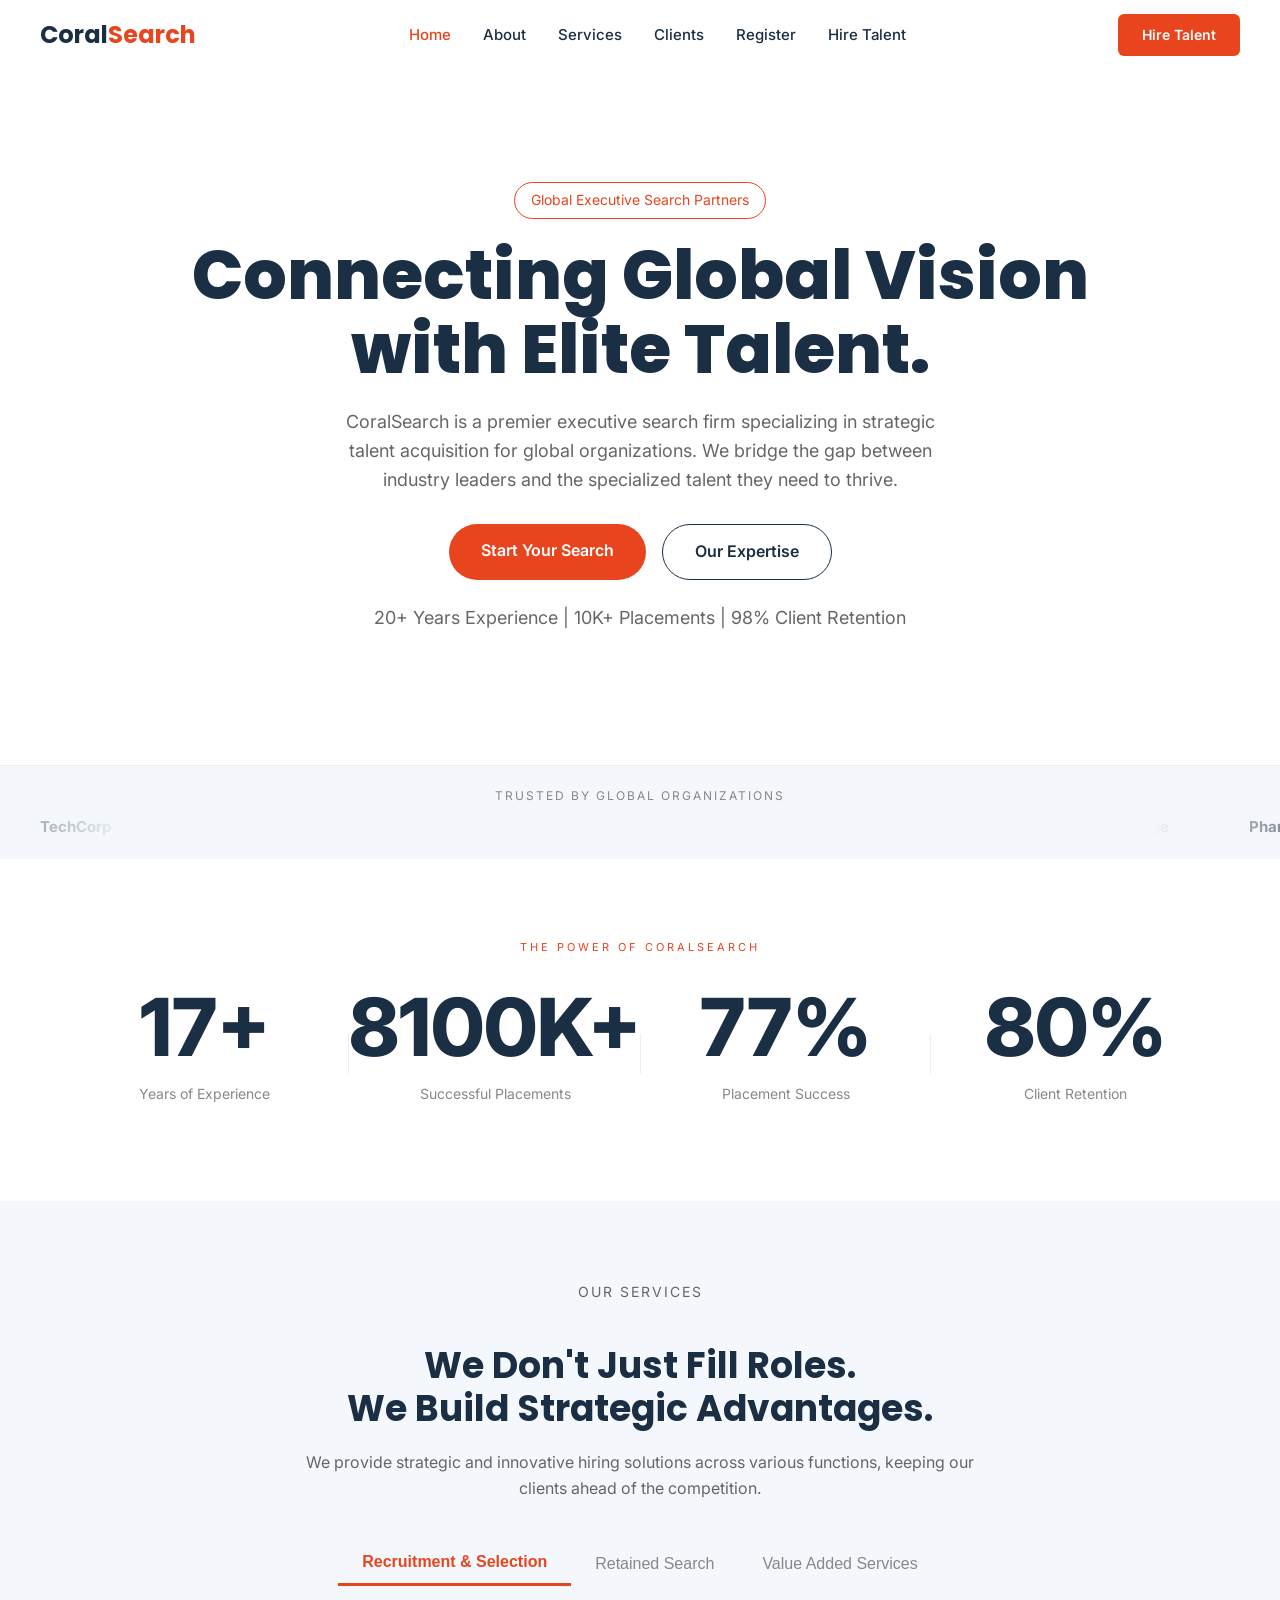
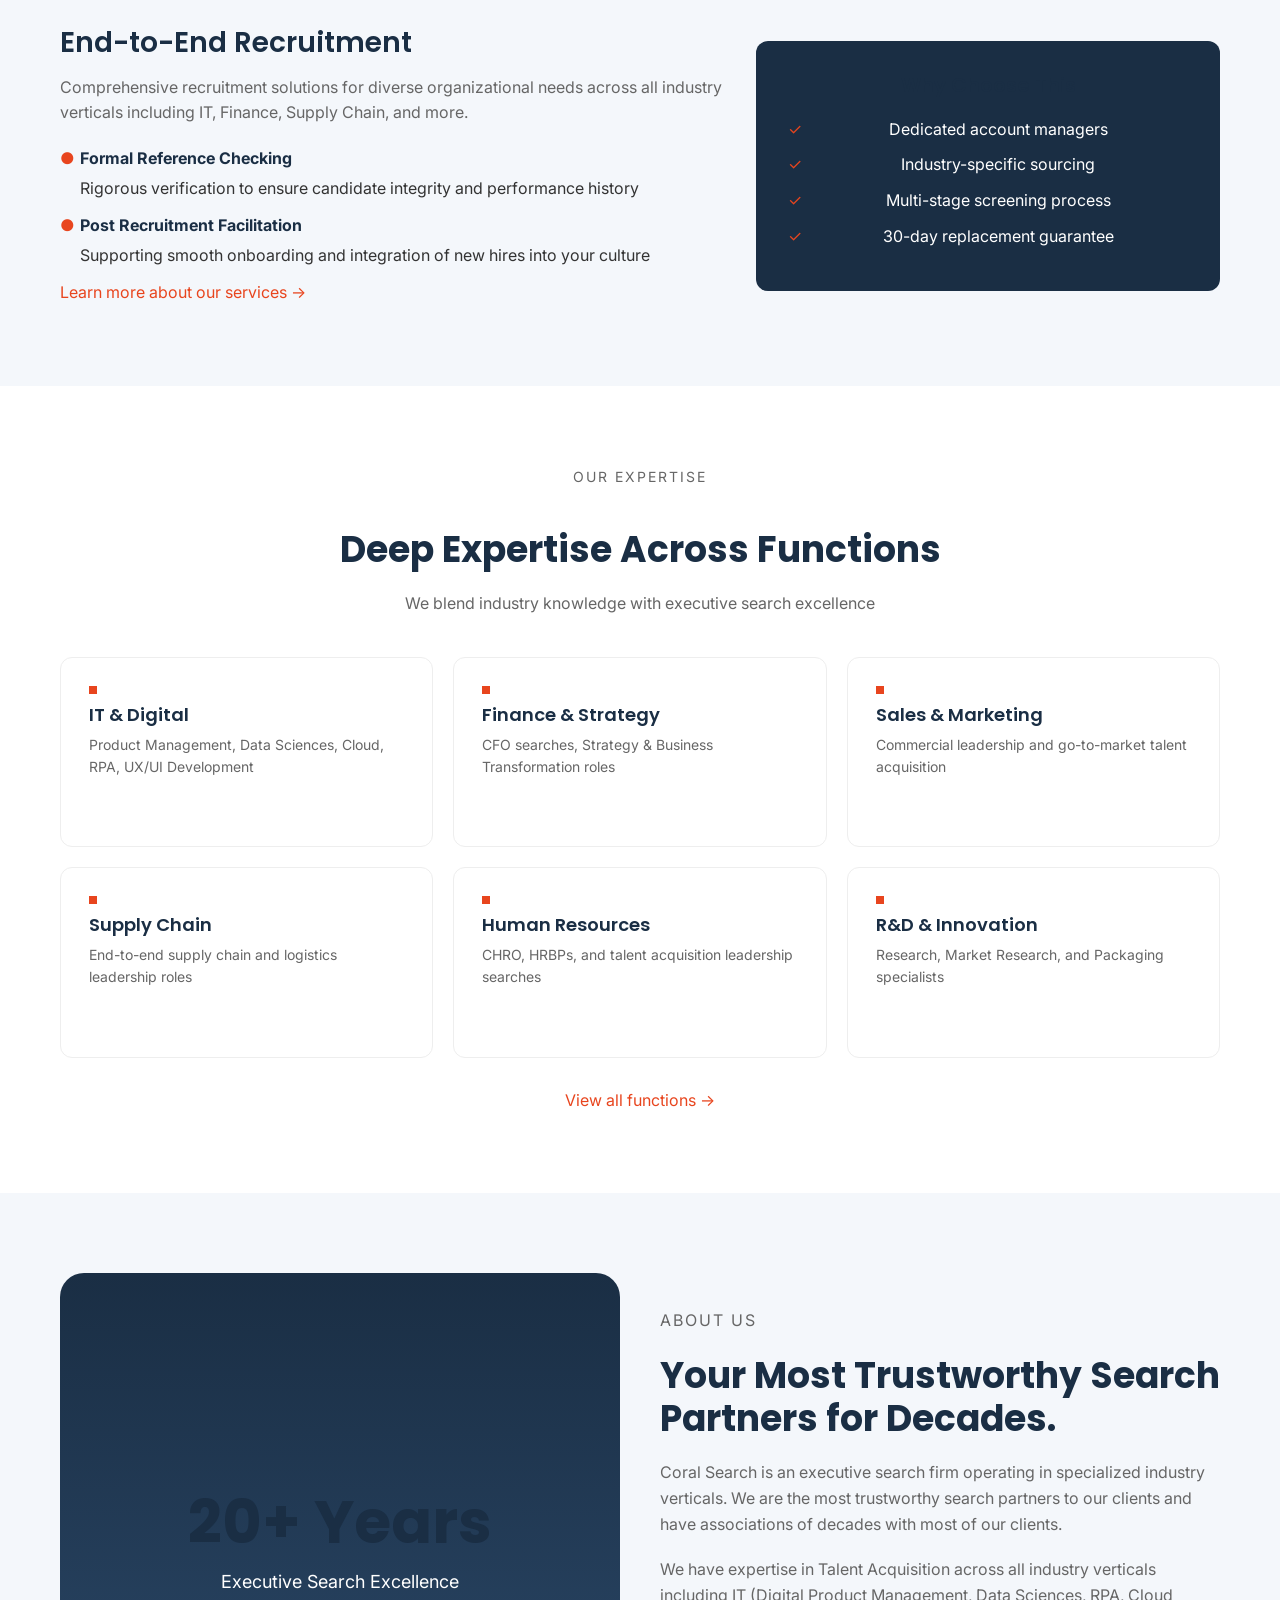
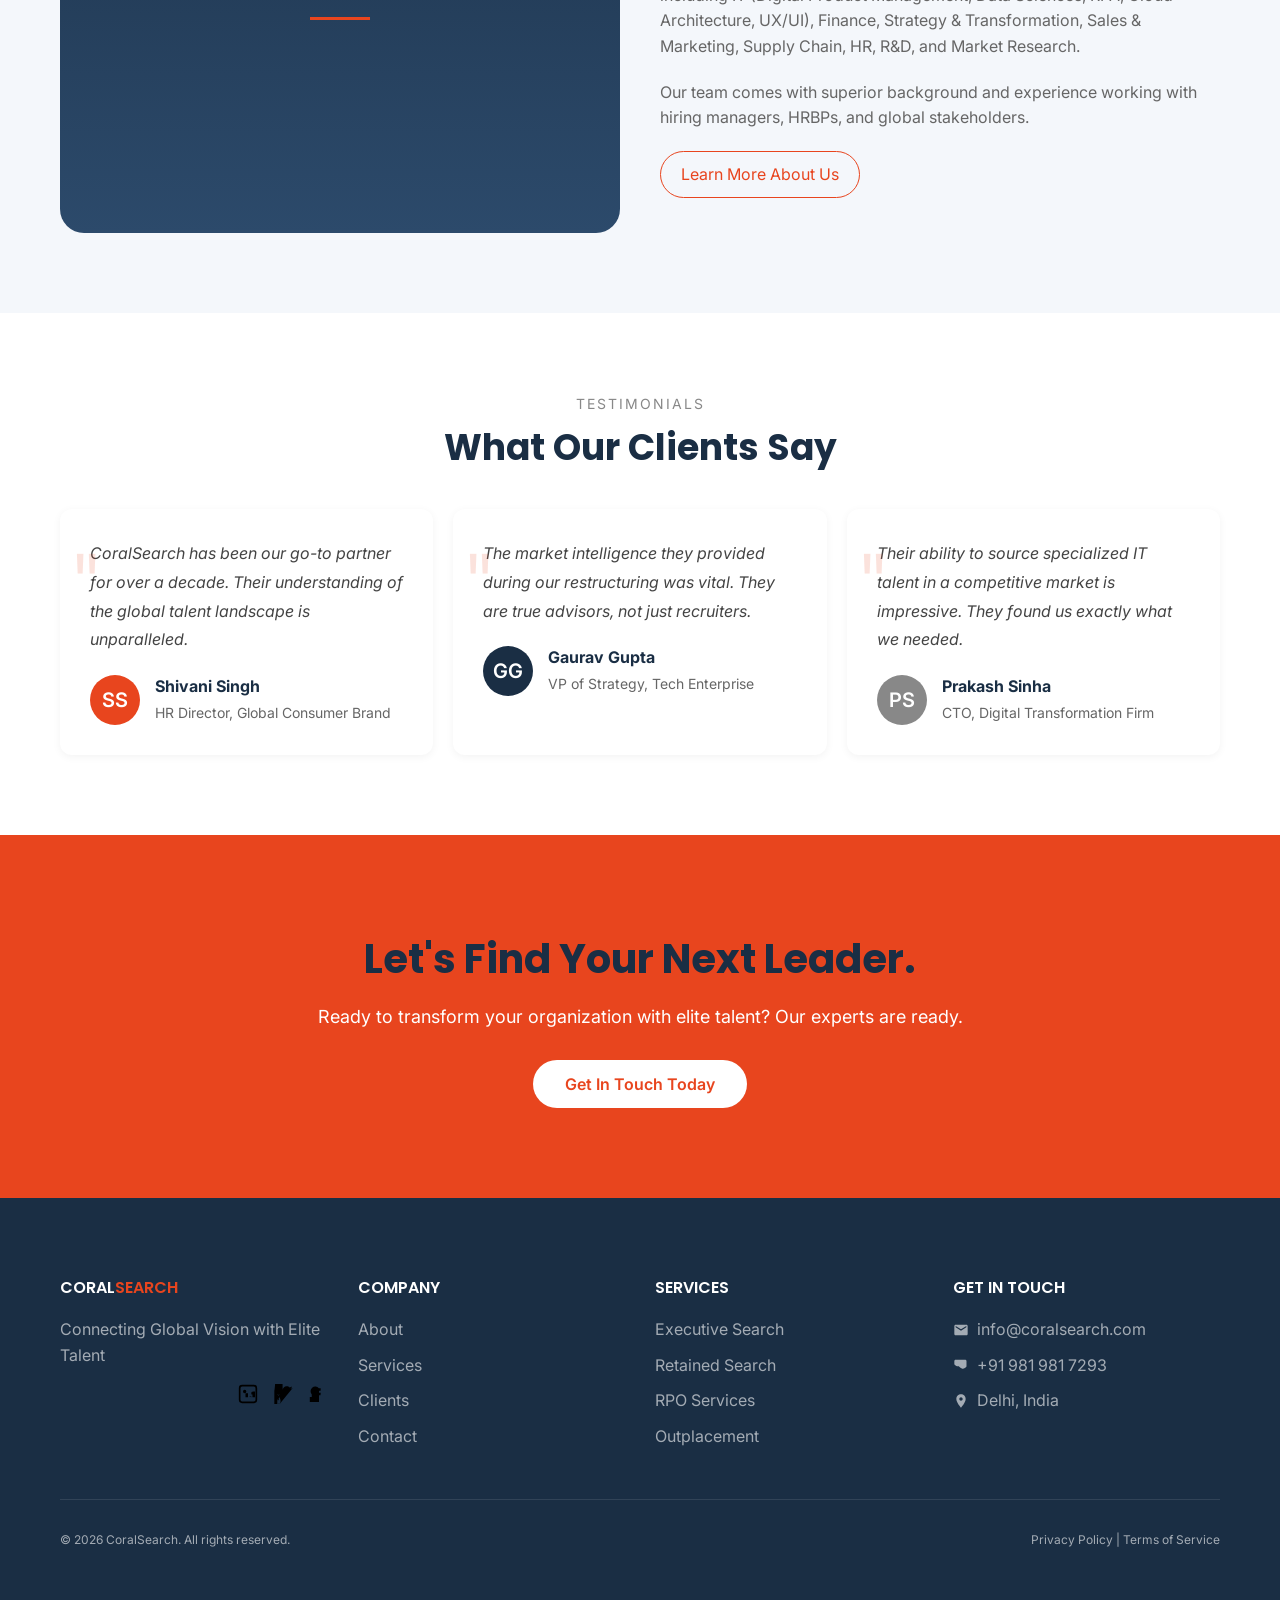
==== index.html @ ef3d428c "Phase 2 - homepage index.html" ====
<!DOCTYPE html>
<html lang="en">
<head>
  <meta charset="UTF-8">
  <meta name="viewport" content="width=device-width, initial-scale=1.0">
  <title>CoralSearch | Premier Executive Search Firm</title>
  <meta name="description" content="Connecting Global Vision with Elite Talent">

  <link rel="preconnect" href="https://fonts.googleapis.com">
  <link rel="preconnect" href="https://fonts.gstatic.com" crossorigin>
  <link href="https://fonts.googleapis.com/css2?family=Inter:wght@400;500;600&family=Poppins:wght@600;700&display=swap" rel="stylesheet">
  <link rel="stylesheet" href="assets/css/global.css">
  <link rel="stylesheet" href="assets/css/nav.css">

  <style>
    /* General Styles */
    body {
      font-family: 'Inter', sans-serif;
      color: #333;
      line-height: 1.6;
    }

    .container {
      max-width: 1200px;
      margin: 0 auto;
      padding: 0 20px;
    }

    .section-padding {
      padding: 80px 0;
    }

    /* Nav Styles */
    .navbar {
      background: transparent;
      transition: background 0.3s ease, box-shadow 0.3s ease;
    }

    .nav-logo {
      font-size: 24px;
      font-weight: bold;
      color: #1A2E44;
    }

    .nav-logo span {
      color: #E8451E;
    }

    /* Hero Styles */
    .hero {
      background-color: #fff;
      padding: 160px 0 80px;
      min-height: 85vh;
      display: flex;
      align-items: center;
      text-align: center;
    }

    .hero-label {
      border: 1px solid #E8451E;
      color: #E8451E;
      border-radius: 9999px;
      padding: 6px 16px;
      font-size: 14px;
      display: inline-block;
      margin-bottom: 20px;
    }

    .hero h1 {
      font-size: 68px;
      font-weight: 800;
      color: #1A2E44;
      line-height: 1.1;
      margin-bottom: 20px;
      font-family: 'Poppins', sans-serif;
    }

    .hero p {
      max-width: 600px;
      margin: 0 auto 30px;
      font-size: 18px;
      color: #666;
    }

    .hero-buttons {
      display: flex;
      justify-content: center;
      margin-bottom: 24px;
    }

    .hero-buttons a {
      display: inline-block;
      padding: 14px 32px;
      border-radius: 9999px;
      font-weight: 600;
      transition: background-color 0.2s ease, color 0.2s ease;
    }

    .hero-buttons a:first-child {
      background-color: #E8451E;
      color: #fff;
    }

    .hero-buttons a:last-child {
      background-color: #fff;
      border: 1px solid #1A2E44;
      color: #1A2E44;
    }

    .hero-buttons a + a {
      margin-left: 16px;
    }

    .hero-stats {
      font-size: 14px;
      color: #888;
      margin-top: 24px;
    }

    /* Client Trust Strip */
    .client-trust-strip {
      border-top: 1px solid #eee;
      padding: 20px 0;
      text-align: center;
      position: relative;
      overflow: hidden;
    }

    .client-trust-strip p {
      text-transform: uppercase;
      letter-spacing: 2px;
      font-size: 12px;
      color: #888;
      margin-bottom: 10px;
    }

    .client-trust-strip .marquee {
      display: flex;
      animation: marquee 30s linear infinite;
      white-space: nowrap;
      mask-image: linear-gradient(to right, rgba(0,0,0,1) 0%, rgba(0,0,0,0) 10%, rgba(0,0,0,0) 90%, rgba(0,0,0,1) 100%);
    }

    .client-trust-strip .marquee span {
      font-weight: 700;
      color: #1A2E44;
      opacity: 0.5;
      font-size: 15px;
      padding: 0 40px;
    }

    @keyframes marquee {
      0% { transform: translateX(0); }
      100% { transform: translateX(-100%); }
    }

    /* Stats Section */
    .stats-section {
      background-color: #fff;
      padding: 80px 0;
      text-align: center;
    }

    .stats-section-label {
      color: #E8451E;
      text-transform: uppercase;
      letter-spacing: 3px;
      font-size: 11px;
      margin-bottom: 30px;
    }

    .stats-grid {
      display: flex;
      justify-content: space-around;
      align-items: center;
    }

    .stats-grid > div {
      flex: 1;
      text-align: center;
      position: relative;
    }

    .stats-grid > div:not(:last-child)::after {
      content: "";
      position: absolute;
      top: 50%;
      right: 0;
      transform: translateY(-50%);
      width: 1px;
      height: 40px;
      background-color: #eee;
    }

    .stat-number {
      font-size: 80px;
      font-weight: 800;
      color: #1A2E44;
      line-height: 1;
    }

    .stat-label {
      font-size: 14px;
      color: #888;
      margin-top: 8px;
    }

    /* Services Section */
    .services-section {
      background-color: #F4F7FB;
      padding: 80px 0;
      text-align: center;
    }

    .services-section-label {
      font-size: 14px;
      color: #888;
      text-transform: uppercase;
      letter-spacing: 2px;
      margin-bottom: 10px;
    }

    .services-section h2 {
      font-size: 36px;
      font-weight: 700;
      color: #1A2E44;
      margin-bottom: 20px;
    }

    .services-section p {
      max-width: 700px;
      margin: 0 auto 40px;
      color: #666;
    }

    .tab-buttons {
      display: flex;
      justify-content: center;
      margin-bottom: 40px;
    }

    .tab-btn {
      background: none;
      border: none;
      padding: 12px 24px;
      font-size: 16px;
      color: #888;
      cursor: pointer;
      transition: color 0.2s ease;
    }

    .tab-btn:hover {
      color: #1A2E44;
    }

    .tab-btn.active {
      color: #E8451E;
      font-weight: 700;
      border-bottom: 3px solid #E8451E;
    }

    .tab-content {
      display: flex;
      align-items: center;
    }

    .tab-panel-left {
      width: 60%;
      text-align: left;
    }

    .tab-panel-left h3 {
      font-size: 28px;
      color: #1A2E44;
      margin-bottom: 15px;
    }

    .tab-panel-left p {
      font-size: 16px;
      color: #666;
      margin-bottom: 20px;
    }

    .tab-panel-left ul {
      list-style: none;
      padding: 0;
    }

    .tab-panel-left li {
      margin-bottom: 12px;
      position: relative;
      padding-left: 20px;
    }

    .tab-panel-left li::before {
      content: "●";
      color: #E8451E;
      position: absolute;
      left: 0;
    }

    .tab-panel-left li strong {
      display: block;
      margin-bottom: 4px;
      color: #1A2E44;
    }

    .tab-panel-left a {
      color: #E8451E;
      text-decoration: none;
      transition: color 0.2s ease;
    }

    .tab-panel-left a:hover {
      color: #1A2E44;
    }

    .tab-panel-right {
      width: 40%;
    }

    .tab-panel-right-box {
      background-color: #1A2E44;
      color: #fff;
      border-radius: 12px;
      padding: 32px;
    }

    .tab-panel-right-box h4 {
      font-size: 20px;
      margin-bottom: 20px;
    }

    .tab-panel-right-box ul {
      list-style: none;
      padding: 0;
    }

    .tab-panel-right-box li {
      margin-bottom: 10px;
      position: relative;
      padding-left: 20px;
    }

    .tab-panel-right-box li::before {
      content: "✓";
      color: #E8451E;
      position: absolute;
      left: 0;
    }

    /* Industries Section */
    .industries-section {
      background-color: #fff;
      padding: 80px 0;
      text-align: center;
    }

    .industries-section-label {
      font-size: 14px;
      color: #888;
      text-transform: uppercase;
      letter-spacing: 2px;
      margin-bottom: 10px;
    }

    .industries-section h2 {
      font-size: 36px;
      font-weight: 700;
      color: #1A2E44;
      margin-bottom: 20px;
    }

    .industries-section p {
      max-width: 700px;
      margin: 0 auto 40px;
      color: #666;
    }

    .industries-grid {
      display: grid;
      grid-template-columns: repeat(3, 1fr);
      gap: 20px;
      margin-bottom: 30px;
    }

    .industry-card {
      background-color: #fff;
      border: 1px solid #eee;
      padding: 28px;
      border-radius: 12px;
      text-align: left;
      transition: border-left 0.2s ease, box-shadow 0.2s ease, transform 0.2s ease;
    }

    .industry-card:hover {
      border-left: 3px solid #E8451E;
      box-shadow: 0 4px 8px rgba(0, 0, 0, 0.05);
      transform: translateY(-4px);
    }

    .industry-card-icon {
      width: 8px;
      height: 8px;
      background-color: #E8451E;
      margin-bottom: 10px;
    }

    .industry-card h3 {
      font-size: 18px;
      color: #1A2E44;
      margin-bottom: 8px;
    }

    .industry-card p {
      font-size: 14px;
      color: #666;
    }

    .industries-section a {
      color: #E8451E;
      text-decoration: none;
      transition: color 0.2s ease;
    }

    .industries-section a:hover {
      color: #1A2E44;
    }

    /* About Section */
    .about-section {
      background-color: #F4F7FB;
      padding: 80px 0;
    }

    .about-grid {
      display: grid;
      grid-template-columns: 1fr 1fr;
      gap: 40px;
      align-items: center;
    }

    .about-image-box {
      position: relative;
      width: 100%;
      aspect-ratio: 1 / 1;
      background: linear-gradient(to bottom, #1A2E44, #2c4a6b);
      border-radius: 24px;
      color: #fff;
      display: flex;
      flex-direction: column;
      justify-content: center;
      align-items: center;
      text-align: center;
    }

    .about-image-box h3 {
      font-size: 60px;
      font-weight: 700;
      margin-bottom: 10px;
    }

    .about-image-box p {
      font-size: 18px;
      margin-bottom: 20px;
    }

    .about-image-box .accent-line {
      width: 60px;
      height: 3px;
      background-color: #E8451E;
    }

    .about-text {
      text-align: left;
    }

    .about-text-label {
      font-size: 14px;
      color: #888;
      text-transform: uppercase;
      letter-spacing: 2px;
      margin-bottom: 10px;
    }

    .about-text h2 {
      font-size: 36px;
      font-weight: 700;
      color: #1A2E44;
      margin-bottom: 20px;
    }

    .about-text p {
      font-size: 16px;
      color: #666;
      margin-bottom: 20px;
    }

    .about-text a {
      color: #E8451E;
      text-decoration: none;
      transition: color 0.2s ease;
      border: 1px solid #E8451E;
      padding: 10px 20px;
      border-radius: 9999px;
      display: inline-block;
    }

    .about-text a:hover {
      color: #1A2E44;
    }

    /* Testimonials Section */
    .testimonials-section {
      background-color: #fff;
      padding: 80px 0;
      text-align: center;
    }

    .testimonials-section-label {
      font-size: 14px;
      color: #888;
      text-transform: uppercase;
      letter-spacing: 2px;
      margin-bottom: 10px;
    }

    .testimonials-section h2 {
      font-size: 36px;
      font-weight: 700;
      color: #1A2E44;
      margin-bottom: 40px;
    }

    .testimonials-grid {
      display: grid;
      grid-template-columns: repeat(3, 1fr);
      gap: 20px;
    }

    .testimonial-card {
      background-color: #fff;
      padding: 30px;
      border-radius: 12px;
      box-shadow: 0 2px 8px rgba(0, 0, 0, 0.05);
      text-align: left;
      position: relative;
    }

    .testimonial-card::before {
      content: '"';
      font-size: 80px;
      color: #E8451E;
      opacity: 0.15;
      position: absolute;
      top: 10px;
      left: 10px;
    }

    .testimonial-card p {
      font-style: italic;
      color: #444;
      line-height: 1.8;
      margin-bottom: 20px;
    }

    .testimonial-author {
      display: flex;
      align-items: center;
    }

    .testimonial-avatar {
      width: 50px;
      height: 50px;
      border-radius: 50%;
      margin-right: 15px;
      color: #fff;
      font-size: 20px;
      font-weight: 600;
      display: flex;
      justify-content: center;
      align-items: center;
    }

    .testimonial-avatar.ss {
      background-color: #E8451E;
    }

    .testimonial-avatar.gg {
      background-color: #1A2E44;
    }

    .testimonial-avatar.ps {
      background-color: #888;
    }

    .testimonial-author-info strong {
      display: block;
      font-size: 16px;
      color: #1A2E44;
    }

    .testimonial-author-info span {
      font-size: 14px;
      color: #666;
    }

    .testimonial-stars {
      color: #E8451E;
    }

    /* CTA Banner */
    .cta-banner {
      background-color: #E8451E;
      color: #fff;
      padding: 100px 0;
      text-align: center;
    }

    .cta-banner h2 {
      font-size: 40px;
      font-weight: 700;
      margin-bottom: 20px;
    }

    .cta-banner p {
      font-size: 18px;
      margin-bottom: 40px;
    }

    .cta-banner a {
      background-color: #fff;
      color: #E8451E;
      padding: 14px 32px;
      border-radius: 9999px;
      font-weight: 600;
      text-decoration: none;
      transition: background-color 0.2s ease, color 0.2s ease;
    }

    .cta-banner a:hover {
      background-color: #f0f0f0;
    }

    /* Footer */
    .site-footer {
      background-color: #1A2E44;
      color: #fff;
      padding: 80px 0;
    }

    .footer-grid {
      display: grid;
      grid-template-columns: repeat(4, 1fr);
      gap: 30px;
    }

    .footer-col h3 {
      font-size: 16px;
      font-weight: 600;
      text-transform: uppercase;
      margin-bottom: 20px;
      color: #fff;
    }

    .footer-col ul {
      list-style: none;
      padding: 0;
    }

    .footer-col li {
      margin-bottom: 10px;
    }

    .footer-col a {
      color: rgba(255, 255, 255, 0.6);
      text-decoration: none;
      transition: color 0.2s ease;
    }

    .footer-col a:hover {
      color: #E8451E;
    }

    .footer-col p {
      color: rgba(255, 255, 255, 0.6);
    }

    .footer-col .contact-info {
      display: flex;
      align-items: center;
      margin-bottom: 10px;
    }

    .footer-col .contact-info svg {
      width: 16px;
      height: 16px;
      margin-right: 8px;
      fill: rgba(255, 255, 255, 0.6);
    }

    .footer-bottom {
      border-top: 1px solid rgba(255, 255, 255, 0.1);
      padding-top: 30px;
      margin-top: 40px;
      display: flex;
      justify-content: space-between;
      font-size: 12px;
      color: rgba(255, 255, 255, 0.6);
    }

    .footer-bottom a {
      color: rgba(255, 255, 255, 0.6);
      text-decoration: none;
      transition: color 0.2s ease;
    }

    .footer-bottom a:hover {
      color: #E8451E;
    }

    .social-icons {
      display: flex;
      justify-content: flex-end;
    }

    .social-icons a {
      margin-left: 15px;
      color: #fff;
      transition: color 0.2s ease;
    }

    .social-icons a:hover {
      color: #E8451E;
    }

    /* Responsive Styles */
    @media (max-width: 768px) {
      .hero h1 {
        font-size: 38px;
      }

      .hero-buttons {
        flex-direction: column;
        align-items: center;
      }

      .hero-buttons a + a {
        margin-left: 0;
        margin-top: 16px;
      }

      .stats-grid {
        flex-direction: column;
      }

      .stats-grid > div {
        margin-bottom: 30px;
      }

      .stats-grid > div:not(:last-child)::after {
        display: none;
      }

      .tab-content {
        flex-direction: column;
      }

      .tab-panel-left,
      .tab-panel-right {
        width: 100%;
      }

      .industries-grid {
        grid-template-columns: 1fr;
      }

      .about-grid {
        grid-template-columns: 1fr;
        text-align: center;
      }

      .testimonials-grid {
        grid-template-columns: 1fr;
      }

      .footer-grid {
        grid-template-columns: 1fr;
      }

      .footer-bottom {
        flex-direction: column;
        text-align: center;
      }

      .social-icons {
        justify-content: center;
        margin-top: 20px;
      }
    }
  </style>
</head>
<body>

  <nav class="navbar">
    <a href="index.html" class="nav-logo">
      Coral<span>Search</span>
    </a>
    <button class="hamburger" aria-label="Toggle menu">
      <span></span><span></span><span></span>
    </button>
    <ul class="nav-links">
      <li><a href="index.html" class="active">Home</a></li>
      <li><a href="about.html">About</a></li>
      <li><a href="services.html">Services</a></li>
      <li><a href="clients.html">Clients</a></li>
      <li><a href="register.html">Register</a></li>
      <li><a href="contact.html">Hire Talent</a></li>
    </ul>
    <a href="contact.html" class="nav-cta">Hire Talent</a>
  </nav>

  <section class="hero">
    <div class="container">
      <span class="hero-label">Global Executive Search Partners</span>
      <h1>Connecting Global Vision<br>with Elite Talent.</h1>
      <p>CoralSearch is a premier executive search firm specializing in strategic talent acquisition for global organizations. We bridge the gap between industry leaders and the specialized talent they need to thrive.</p>
      <div class="hero-buttons">
        <a href="#">Start Your Search</a>
        <a href="#">Our Expertise</a>
      </div>
      <p class="hero-stats">20+ Years Experience | 10K+ Placements | 98% Client Retention</p>
    </div>
  </section>

  <div class="client-trust-strip">
    <p>Trusted by global organizations</p>
    <div class="marquee">
      <span>TechCorp</span>
      <span>FinanceHub</span>
      <span>MediGroup</span>
      <span>RetailMax</span>
      <span>BuildCo</span>
      <span>LogiTech</span>
      <span>EduFirst</span>
      <span>LegalEdge</span>
      <span>PharmaOne</span>
      <span>EnergyNow</span>
      <span>ConsultPro</span>
      <span>DataFirst</span>
      <span>TechCorp</span>
      <span>FinanceHub</span>
      <span>MediGroup</span>
      <span>RetailMax</span>
      <span>BuildCo</span>
      <span>LogiTech</span>
      <span>EduFirst</span>
      <span>LegalEdge</span>
      <span>PharmaOne</span>
      <span>EnergyNow</span>
      <span>ConsultPro</span>
      <span>DataFirst</span>
    </div>
  </div>

  <section class="stats-section">
    <div class="container">
      <p class="stats-section-label">THE POWER OF CORALSEARCH</p>
      <div class="stats-grid">
        <div>
          <p class="stat-number" data-target="20">0+</p>
          <p class="stat-label">Years of Experience</p>
        </div>
        <div>
          <p class="stat-number" data-target="10000">0+</p>
          <p class="stat-label">Successful Placements</p>
        </div>
        <div>
          <p class="stat-number" data-target="95">0%</p>
          <p class="stat-label">Placement Success</p>
        </div>
        <div>
          <p class="stat-number" data-target="98">0%</p>
          <p class="stat-label">Client Retention</p>
        </div>
      </div>
    </div>
  </section>

  <section class="services-section">
    <div class="container">
      <p class="services-section-label">Our Services</p>
      <h2>We Don't Just Fill Roles.<br>We Build Strategic Advantages.</h2>
      <p>We provide strategic and innovative hiring solutions across various functions, keeping our clients ahead of the competition.</p>

      <div class="tab-buttons">
        <button class="tab-btn active" data-tab="tab1">Recruitment & Selection</button>
        <button class="tab-btn" data-tab="tab2">Retained Search</button>
        <button class="tab-btn" data-tab="tab3">Value Added Services</button>
      </div>

      <div class="tab-content" id="tab1">
        <div class="tab-panel-left">
          <h3>End-to-End Recruitment</h3>
          <p>Comprehensive recruitment solutions for diverse organizational needs across all industry verticals including IT, Finance, Supply Chain, and more.</p>
          <ul>
            <li>
              <strong>Formal Reference Checking</strong>
              Rigorous verification to ensure candidate integrity and performance history
            </li>
            <li>
              <strong>Post Recruitment Facilitation</strong>
              Supporting smooth onboarding and integration of new hires into your culture
            </li>
          </ul>
          <a href="#">Learn more about our services →</a>
        </div>
        <div class="tab-panel-right">
          <div class="tab-panel-right-box">
            <h4>Why Choose This</h4>
            <ul>
              <li>Dedicated account managers</li>
              <li>Industry-specific sourcing</li>
              <li>Multi-stage screening process</li>
              <li>30-day replacement guarantee</li>
            </ul>
          </div>
        </div>
      </div>

      <div class="tab-content" id="tab2" style="display: none;">
        <div class="tab-panel-left">
          <h3>Exclusive Leadership Search</h3>
          <p>Dedicated search process for high-impact leadership roles requiring utmost discretion, precision, and market intelligence.</p>
          <ul>
            <li>
              <strong>Organization Mapping</strong>
              Strategic analysis of competitor talent structures and distribution
            </li>
            <li>
              <strong>Informal Salary Survey</strong>
              Market-driven compensation insights to help you stay competitive
            </li>
          </ul>
          <a href="#">Learn more about our services →</a>
        </div>
        <div class="tab-panel-right">
          <div class="tab-panel-right-box">
            <h4>Why Choose This</h4>
            <ul>
              <li>Exclusive engagement model</li>
              <li>C-suite & VP level specialists</li>
              <li>Confidential search process</li>
              <li>6-month placement guarantee</li>
            </ul>
          </div>
        </div>
      </div>

      <div class="tab-content" id="tab3" style="display: none;">
        <div class="tab-panel-left">
          <h3>Beyond Recruitment</h3>
          <p>Additional strategic services that provide value throughout the complete talent lifecycle of your organization.</p>
          <ul>
            <li>
              <strong>Turn Key Projects</strong>
              End-to-end management of large-scale recruitment initiatives
            </li>
            <li>
              <strong>Outplacement Services</strong>
              Compassionate support for transitioning employees during restructuring
            </li>
            <li>
              <strong>RPO Services</strong>
              Optimizing internal hiring functions through expert external management
            </li>
          </ul>
          <a href="#">Learn more about our services →</a>
        </div>
        <div class="tab-panel-right">
          <div class="tab-panel-right-box">
            <h4>Why Choose This</h4>
            <ul>
              <li>Scalable engagement models</li>
              <li>Dedicated project teams</li>
              <li>Full lifecycle management</li>
              <li>Cost-efficient solutions</li>
            </ul>
          </div>
        </div>
      </div>
    </div>
  </section>

  <section class="industries-section">
    <div class="container">
      <p class="industries-section-label">Our Expertise</p>
      <h2>Deep Expertise Across Functions</h2>
      <p>We blend industry knowledge with executive search excellence</p>

      <div class="industries-grid">
        <div class="industry-card">
          <div class="industry-card-icon"></div>
          <h3>IT & Digital</h3>
          <p>Product Management, Data Sciences, Cloud, RPA, UX/UI Development</p>
        </div>
        <div class="industry-card">
          <div class="industry-card-icon"></div>
          <h3>Finance & Strategy</h3>
          <p>CFO searches, Strategy & Business Transformation roles</p>
        </div>
        <div class="industry-card">
          <div class="industry-card-icon"></div>
          <h3>Sales & Marketing</h3>
          <p>Commercial leadership and go-to-market talent acquisition</p>
        </div>
        <div class="industry-card">
          <div class="industry-card-icon"></div>
          <h3>Supply Chain</h3>
          <p>End-to-end supply chain and logistics leadership roles</p>
        </div>
        <div class="industry-card">
          <div class="industry-card-icon"></div>
          <h3>Human Resources</h3>
          <p>CHRO, HRBPs, and talent acquisition leadership searches</p>
        </div>
        <div class="industry-card">
          <div class="industry-card-icon"></div>
          <h3>R&D & Innovation</h3>
          <p>Research, Market Research, and Packaging specialists</p>
        </div>
      </div>

      <a href="#">View all functions →</a>
    </div>
  </section>

  <section class="about-section">
    <div class="container">
      <div class="about-grid">
        <div class="about-image-box">
          <h3>20+ Years</h3>
          <p>Executive Search Excellence</p>
          <div class="accent-line"></div>
        </div>
        <div class="about-text">
          <p class="about-text-label">About Us</p>
          <h2>Your Most Trustworthy Search Partners for Decades.</h2>
          <p>Coral Search is an executive search firm operating in specialized industry verticals. We are the most trustworthy search partners to our clients and have associations of decades with most of our clients.</p>
          <p>We have expertise in Talent Acquisition across all industry verticals including IT (Digital Product Management, Data Sciences, RPA, Cloud Architecture, UX/UI), Finance, Strategy & Transformation, Sales & Marketing, Supply Chain, HR, R&D, and Market Research.</p>
          <p>Our team comes with superior background and experience working with hiring managers, HRBPs, and global stakeholders.</p>
          <a href="about.html">Learn More About Us</a>
        </div>
      </div>
    </div>
  </section>

  <section class="testimonials-section">
    <div class="container">
      <p class="testimonials-section-label">Testimonials</p>
      <h2>What Our Clients Say</h2>

      <div class="testimonials-grid">
        <div class="testimonial-card">
          <p>CoralSearch has been our go-to partner for over a decade. Their understanding of the global talent landscape is unparalleled.</p>
          <div class="testimonial-author">
            <div class="testimonial-avatar ss">SS</div>
            <div class="testimonial-author-info">
              <strong>Shivani Singh</strong>
              <span>HR Director, Global Consumer Brand</span>
            </div>
          </div>
        </div>

        <div class="testimonial-card">
          <p>The market intelligence they provided during our restructuring was vital. They are true advisors, not just recruiters.</p>
          <div class="testimonial-author">
            <div class="testimonial-avatar gg">GG</div>
            <div class="testimonial-author-info">
              <strong>Gaurav Gupta</strong>
              <span>VP of Strategy, Tech Enterprise</span>
            </div>
          </div>
        </div>

        <div class="testimonial-card">
          <p>Their ability to source specialized IT talent in a competitive market is impressive. They found us exactly what we needed.</p>
          <div class="testimonial-author">
            <div class="testimonial-avatar ps">PS</div>
            <div class="testimonial-author-info">
              <strong>Prakash Sinha</strong>
              <span>CTO, Digital Transformation Firm</span>
            </div>
          </div>
        </div>
      </div>
    </div>
  </section>

  <section class="cta-banner">
    <div class="container">
      <h2>Let's Find Your Next Leader.</h2>
      <p>Ready to transform your organization with elite talent? Our experts are ready.</p>
      <a href="contact.html">Get In Touch Today</a>
    </div>
  </section>

  <footer class="site-footer">
    <div class="container">
      <div class="footer-grid">
        <div class="footer-col">
          <h3 style="color: #fff;">
            Coral<span style="color: #E8451E;">Search</span>
          </h3>
          <p style="color: rgba(255, 255, 255, 0.6);">Connecting Global Vision with Elite Talent</p>
          <div class="social-icons">
            <a href="#" aria-label="LinkedIn"><svg xmlns="http://www.w3.org/2000/svg" viewBox="0 0 24 24" width="20" height="20"><path d="M19 3a2 2 0 0 1 2 2v14a2 2 0 0 1-2 2H5a2 2 0 0 1-2-2V5a2 2 0 0 1 2-2h14m0-2H5a4 4 0 0 0-4 4v14a4 4 0 0 0 4 4h14a4 4 0 0 0 4-4V5a4 4 0 0 0-4-4z"/><path d="M8 11a2 2 0 1 1 0-4 2 2 0 0 1 0 4zM12 16v-5H9v5h3zm4 0v-3c0-.53.22-.79.65-.79a.84.84 0 0 1 .73.79v3h3V9h-3v1c0-.56-.22-.79-.65-.79a.84.84 0 0 1-.73.79v5h-3z"/></svg></a>
            <a href="#" aria-label="Twitter"><svg xmlns="http://www.w3.org/2000/svg" viewBox="0 0 24 24" width="20" height="20"><path d="M23.643 4.937c-.835.37-1.732.62-2.675.733.962-.576 1.664-1.485 2.033-2.53-.936.555-1.956.959-3.026 1.175-.884-.945-2.164-1.542-3.59-1.542-2.672 0-4.867 2.195-4.867 4.866 0 .38.044.746.124 1.094-4.04-203-7.625-2.135-10.034-1.06.33 578.512 1.674 2.14 4.218 4.421 2.224 4.522 4.694 5.834-1.037-.031-2.008-.317-2.783-.643 0 0 0 0 0 0 .393 4.92 1.36 6.466 3.382-1.169-.023-2.258-.429-3.234-.877.324 1.017 1.26 1.754 2.366 1.773-.957.754-2.175 1.163-3.48 1.163-.223 0-.443-.013-.662-.039 1.215.98 2.67 1.551 4.287 1.551 5.144 0 7.953-4.256 7.953-7.954 0-.121-.234-.241-.34-.367.49-.355.916-.793 1.249-1.293z"/></svg></a>
            <a href="#" aria-label="Facebook"><svg xmlns="http://www.w3.org/2000/svg" viewBox="0 0 24 24" width="20" height="20"><path d="M9.197 21.5h4v-8.01h1.797l.303-2.99h-2.1V8.5a.5.5 0 0 1 .5-.5h1.5v-2.99h-2.147A5.417 5.417 0 0 0 4.5 12.56v2.94h-2.343V21.5h4.84z"/></svg></a>
          </div>
        </div>

        <div class="footer-col">
          <h3>Company</h3>
          <ul>
            <li><a href="about.html">About</a></li>
            <li><a href="services.html">Services</a></li>
            <li><a href="clients.html">Clients</a></li>
            <li><a href="contact.html">Contact</a></li>
          </ul>
        </div>

        <div class="footer-col">
          <h3>Services</h3>
          <ul>
            <li><a href="#">Executive Search</a></li>
            <li><a href="#">Retained Search</a></li>
            <li><a href="#">RPO Services</a></li>
            <li><a href="#">Outplacement</a></li>
          </ul>
        </div>

        <div class="footer-col">
          <h3>Get In Touch</h3>
          <p class="contact-info">
            <svg xmlns="http://www.w3.org/2000/svg" viewBox="0 0 24 24"><path d="M20 4H4c-1.1 0-1.99.9-1.99 2L2 18c0 1.1.9 2 2 2h16c1.1 0 2-.9 2-2V6c0-1.1-.9-2-2-2zm0 4l-8 5-8-5V6l8 5 8-5v2z"/></svg>
            <a href="mailto:info@coralsearch.com">info@coralsearch.com</a>
          </p>
          <p class="contact-info">
            <svg xmlns="http://www.w3.org/2000/svg" viewBox="0 0 24 24"><path d="M6.62 10.79c1.44 2.57 3.9 4.9 6.61 6.35 1.22.6 2.74.54 3.9-.16l2.26-1.48c.53-.35.85-.92.85-1.54V6c0-1.1-.9-2-2-2H4c-1.1 0-2 .9-2 2v4.38c0 .62.32 1.19.85 1.54l2.26 1.48c1.16.76 2.68.82 3.9.16z"/></svg>
            +91 981 981 7293
          </p>
          <p class="contact-info">
            <svg xmlns="http://www.w3.org/2000/svg" viewBox="0 0 24 24"><path d="M12 2C8.13 2 5 5.13 5 9c0 5.25 7 13 7 13s7-7.75 7-13c0-3.87-3.13-7-7-7zm0 9.5c-1.38 0-2.5-1.12-2.5-2.5s1.12-2.5 2.5-2.5 2.5 1.12 2.5 2.5-1.12 2.5-2.5 2.5z"/></svg>
            Delhi, India
          </p>
        </div>
      </div>

      <div class="footer-bottom">
        <p>&copy; <span id="year"></span> CoralSearch. All rights reserved.</p>
        <div>
          <a href="#">Privacy Policy</a> | <a href="#">Terms of Service</a>
        </div>
      </div>
    </div>
  </footer>

  <script src="assets/js/nav.js"></script>
  <script>
    // Nav scroll effect
    window.addEventListener('scroll', () => {
      const nav = document.querySelector('.navbar');
      if (window.scrollY > 50) {
        nav.style.background = '#fff';
        nav.style.boxShadow = '0 2px 20px rgba(0,0,0,0.08)';
      } else {
        nav.style.background = 'transparent';
        nav.style.boxShadow = 'none';
      }
    });

    // Tab switching
    const tabButtons = document.querySelectorAll('.tab-btn');
    const tabContents = document.querySelectorAll('.tab-content');

    tabButtons.forEach(button => {
      button.addEventListener('click', () => {
        tabButtons.forEach(btn => btn.classList.remove('active'));
        tabContents.forEach(content => content.style.display = 'none');

        button.classList.add('active');
        const tab = button.dataset.tab;
        document.getElementById(tab).style.display = 'flex';
      });
    });

    // Stats counter
    const statNumbers = document.querySelectorAll('.stat-number');

    statNumbers.forEach(statNumber => {
      const target = parseInt(statNumber.dataset.target);
      let count = 0;
      const increment = target / 200; // Adjust for smoother animation

      function updateCount() {
        count += increment;
        if (target <= 10) {
          statNumber.textContent = Math.ceil(count) + (statNumber.dataset.target.includes("%") ? "%" : "+");
        }
        else if (target == 95 || target == 98) {
          statNumber.textContent = Math.ceil(count) + "%";
        }
        else if (target == 10000) {
          statNumber.textContent = Math.ceil(count) + "K+";
        }
        else {
          statNumber.textContent = Math.ceil(count) + "+";
        }

        if (count < target) {
          setTimeout(updateCount, 5); // Adjust timeout for speed
        } else {
          if (target <= 10) {
            statNumber.textContent = target + (statNumber.dataset.target.includes("%") ? "%" : "+");
          }
          else if (target == 95 || target == 98) {
            statNumber.textContent = target + "%";
          }
          else if (target == 10000) {
            statNumber.textContent = "10K+";
          }
          else {
            statNumber.textContent = target + "+";
          }
        }
      }

      function isInViewport(element) {
        const rect = element.getBoundingClientRect();
        return (
          rect.top >= 0 &&
          rect.left >= 0 &&
          rect.bottom <= (window.innerHeight || document.documentElement.clientHeight) &&
          rect.right <= (window.innerWidth || document.documentElement.clientWidth)
        );
      }

      const observer = new IntersectionObserver((entries) => {
        entries.forEach(entry => {
          if (entry.isIntersecting) {
            updateCount();
            observer.unobserve(statNumber); // Stop observing after counting
          }
        });
      });

      observer.observe(statNumber);
    });

    // Footer year
    document.getElementById('year').textContent = new Date().getFullYear();
  </script>

</body>
</html>
---- assets/css/global.css ----
/* Google Fonts Import */
@import url('https://fonts.googleapis.com/css2?family=Inter:wght@400;500;600&family=Poppins:wght@400;500;600;700&display=swap');

/* CSS Custom Properties */
:root {
  --color-primary: #E8451E;
  --color-secondary: #1A2E44;
  --color-background-light: #F4F7FB;
  --color-white: #FFFFFF;
  --color-dark-text: #1A2E44;

  --font-family-body: 'Inter', sans-serif;
  --font-family-headings: 'Poppins', sans-serif;

  --spacing-4: 4px;
  --spacing-8: 8px;
  --spacing-16: 16px;
  --spacing-24: 24px;
  --spacing-32: 32px;
  --spacing-48: 48px;
  --spacing-64: 64px;

  --border-radius-4: 4px;
  --border-radius-8: 8px;
  --border-radius-16: 16px;
  --border-radius-999: 999px;

  --box-shadow-soft: 0px 2px 4px rgba(0, 0, 0, 0.1);
  --box-shadow-medium: 0px 4px 8px rgba(0, 0, 0, 0.15);
}

/* CSS Reset */
*,
*::before,
*::after {
  margin: 0;
  padding: 0;
  box-sizing: border-box;
}

ul,
ol {
  list-style: none;
}

/* Base Typography Styles */
body {
  font-family: var(--font-family-body);
  font-size: 16px;
  line-height: 1.5;
  color: var(--color-dark-text);
  background-color: var(--color-background-light);
}

h1,
h2,
h3,
h4 {
  font-family: var(--font-family-headings);
  color: var(--color-dark-text);
  font-weight: 600;
  line-height: 1.2;
}

h1 {
  font-size: 3rem;
}

h2 {
  font-size: 2.5rem;
}

h3 {
  font-size: 2rem;
}

h4 {
  font-size: 1.5rem;
}

p {
  margin-bottom: var(--spacing-16);
}

a {
  color: var(--color-primary);
  text-decoration: none;
}

a:hover {
  text-decoration: underline;
}

small {
  font-size: 0.8rem;
}

/* Utility Classes */
.container {
  max-width: 1200px;
  margin: 0 auto;
  padding: 0 var(--spacing-16);
}

.section-padding {
  padding: 80px 0;
}

.btn-primary {
  background-color: var(--color-primary);
  color: var(--color-white);
  border: none;
  padding: var(--spacing-16) var(--spacing-32);
  border-radius: var(--border-radius-8);
  cursor: pointer;
  transition: background-color 0.2s ease-in-out;
  font-family: var(--font-family-headings);
  font-weight: 500;
}

.btn-primary:hover {
  background-color: #cc3a18;
}

.btn-secondary {
  background-color: var(--color-secondary);
  color: var(--color-white);
  border: none;
  padding: var(--spacing-16) var(--spacing-32);
  border-radius: var(--border-radius-8);
  cursor: pointer;
  transition: background-color 0.2s ease-in-out;
  font-family: var(--font-family-headings);
  font-weight: 500;
}

.btn-secondary:hover {
  background-color: #142436;
}

.btn-outline {
  background-color: transparent;
  color: var(--color-primary);
  border: 2px solid var(--color-primary);
  padding: var(--spacing-16) var(--spacing-32);
  border-radius: var(--border-radius-8);
  cursor: pointer;
  transition: background-color 0.2s ease-in-out, color 0.2s ease-in-out;
  font-family: var(--font-family-headings);
  font-weight: 500;
}

.btn-outline:hover {
  background-color: var(--color-primary);
  color: var(--color-white);
}

.text-center {
  text-align: center;
}

.flex-center {
  display: flex;
  justify-content: center;
  align-items: center;
}

/* Card Class */
.card {
  background-color: var(--color-white);
  border-radius: var(--border-radius-8);
  box-shadow: var(--box-shadow-soft);
  padding: var(--spacing-24);
  transition: transform 0.2s ease-in-out, box-shadow 0.2s ease-in-out;
}

.card:hover {
  transform: translateY(-4px);
  box-shadow: var(--box-shadow-medium);
}

/* Media Query for Mobile */
@media (max-width: 768px) {
  h1 {
    font-size: 2.5rem;
  }

  h2 {
    font-size: 2rem;
  }

  h3 {
    font-size: 1.75rem;
  }

  h4 {
    font-size: 1.25rem;
  }

  .section-padding {
    padding: 40px 0;
  }
}
---- assets/css/nav.css ----
.navbar {
  display: flex;
  justify-content: space-between;
  align-items: center;
  position: fixed;
  top: 0;
  left: 0;
  width: 100%;
  z-index: 1000;
  height: 70px;
  background-color: #fff;
  padding: 0 40px;
}

.nav-logo {
  color: #1A2E44;
  font-size: 22px;
  font-weight: bold;
  font-family: 'Poppins', sans-serif;
  text-decoration: none;
  flex-shrink: 0;
}

.nav-logo span {
  color: #E8451E;
}

.nav-links {
  flex-grow: 1;
  display: flex;
  list-style: none;
  justify-content: center;
  gap: 32px;
  margin: 0;
  padding: 0;
}

.nav-links a {
  color: #1A2E44;
  text-decoration: none;
  font-size: 15px;
  font-weight: 500;
  transition: color 0.2s ease;
}

.nav-links a:hover {
  color: #E8451E;
}

.nav-links a.active {
  color: #E8451E;
}

.nav-cta {
  background-color: #E8451E;
  color: #fff;
  text-decoration: none;
  padding: 10px 24px;
  border-radius: 6px;
  font-weight: 600;
  font-size: 14px;
  flex-shrink: 0;
  transition: background-color 0.2s ease;
  white-space: nowrap;
}

.nav-cta:hover {
  background-color: #c73a18;
}

.hamburger {
  display: none;
}

@media (max-width: 768px) {
  .hamburger {
    display: block;
  }

  .nav-links,
  .nav-cta {
    display: none;
  }

  .nav-links.nav-open {
    display: flex;
    flex-direction: column;
    position: absolute;
    top: 70px;
    left: 0;
    width: 100%;
    background-color: #fff;
    padding: 20px;
    align-items: center;
  }

  .nav-links.nav-open li {
    margin-bottom: 15px;
  }
}
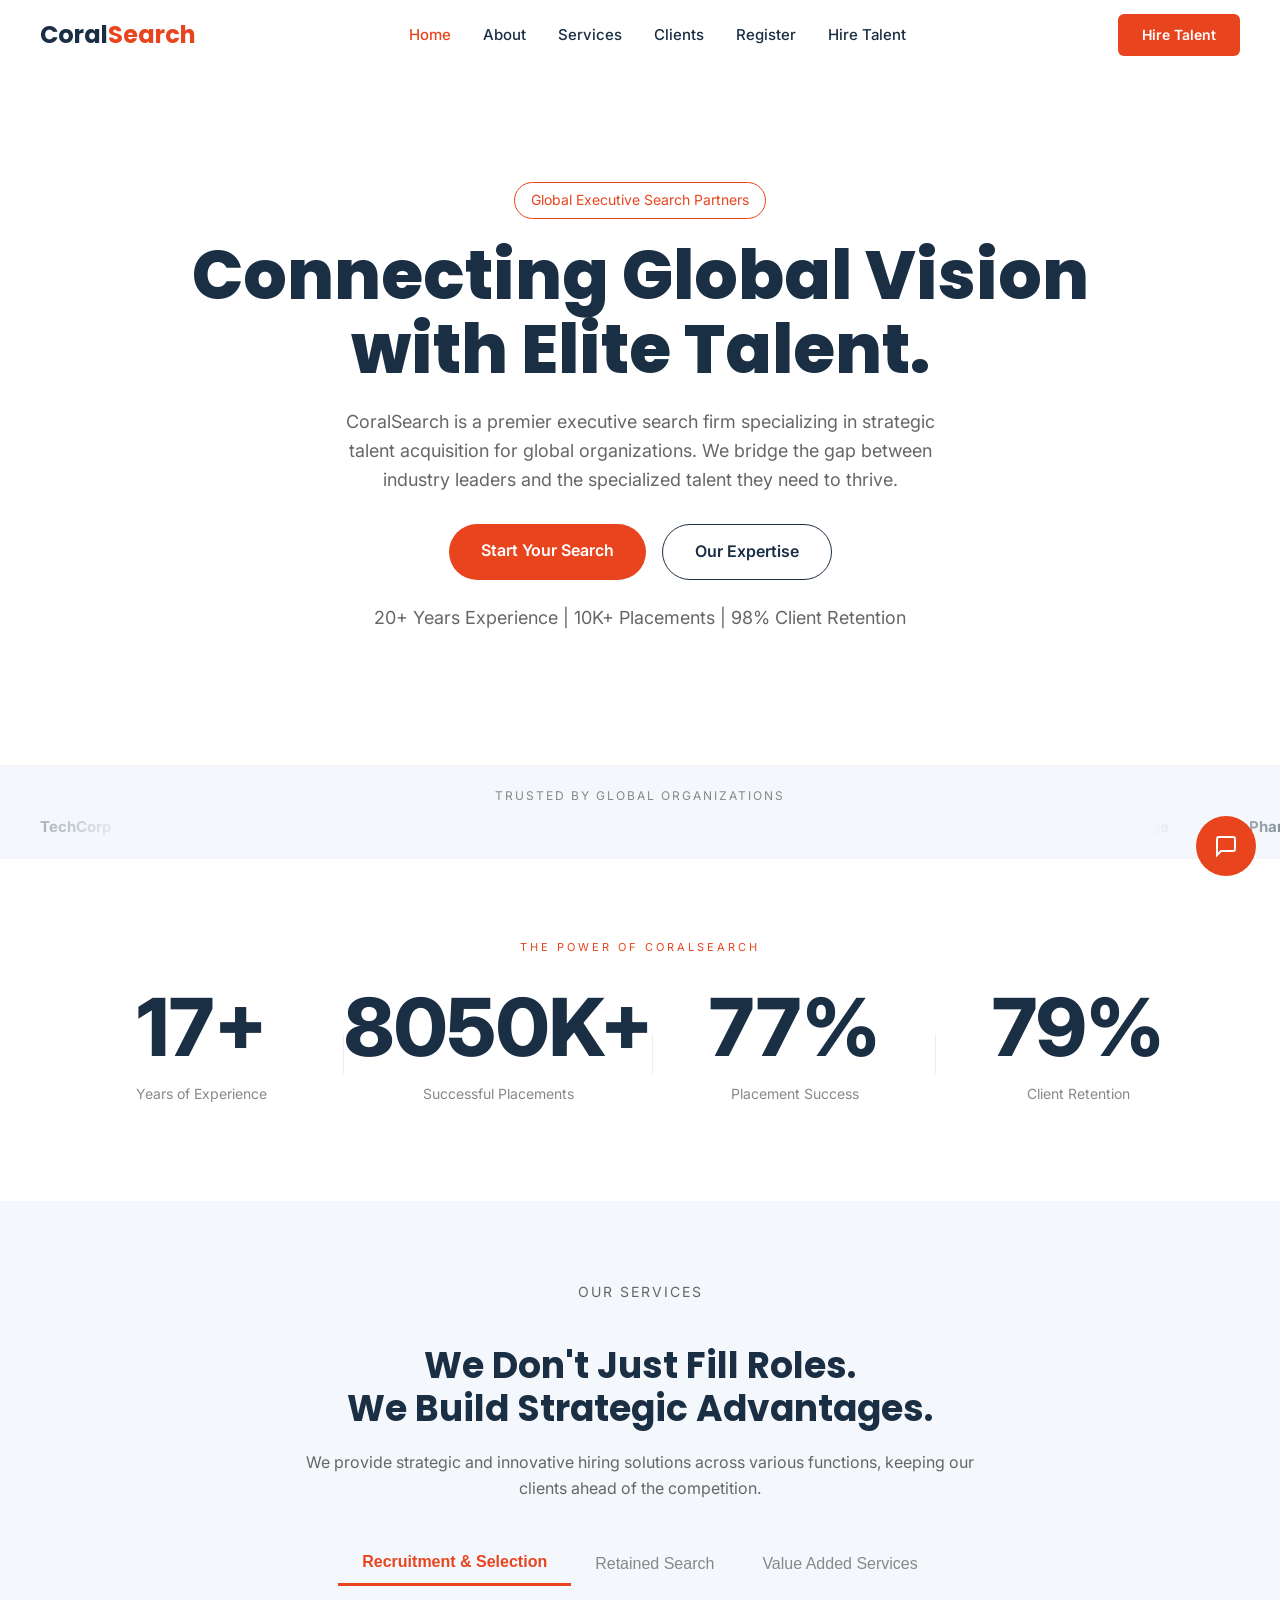
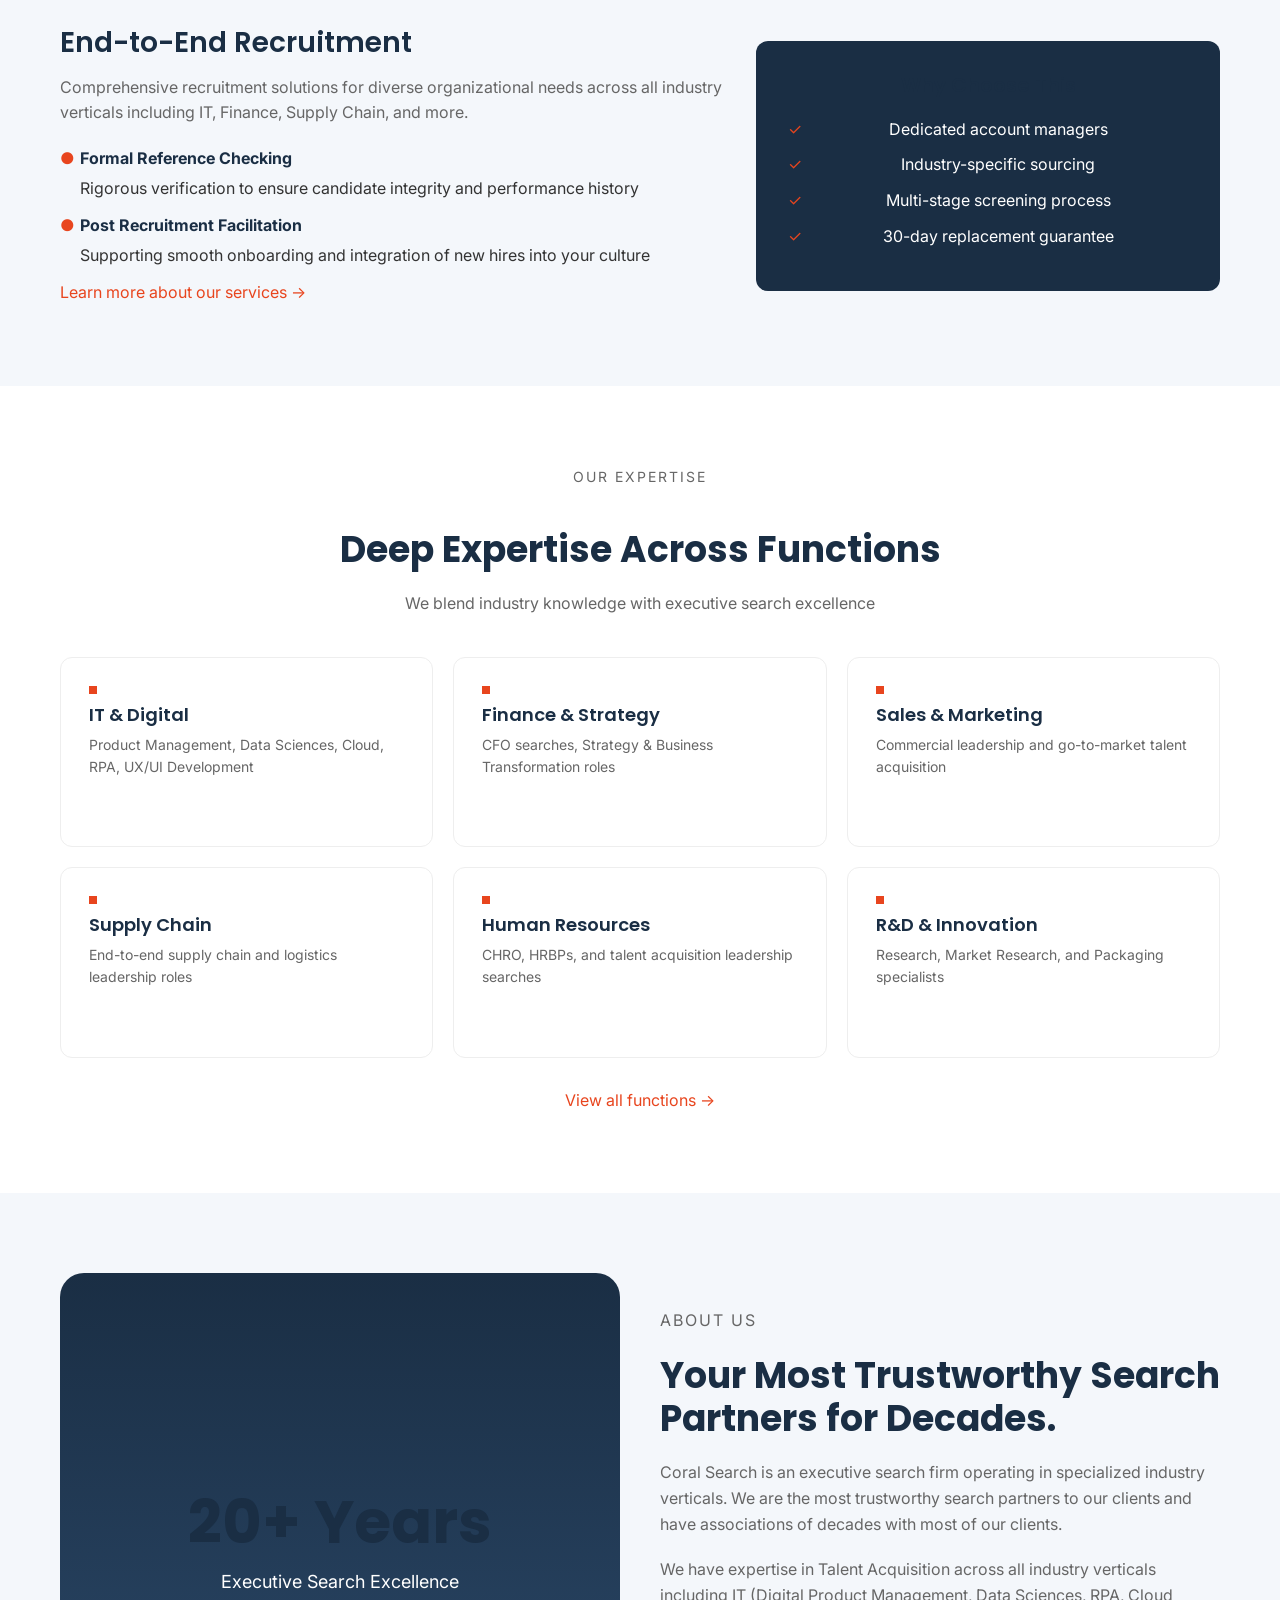
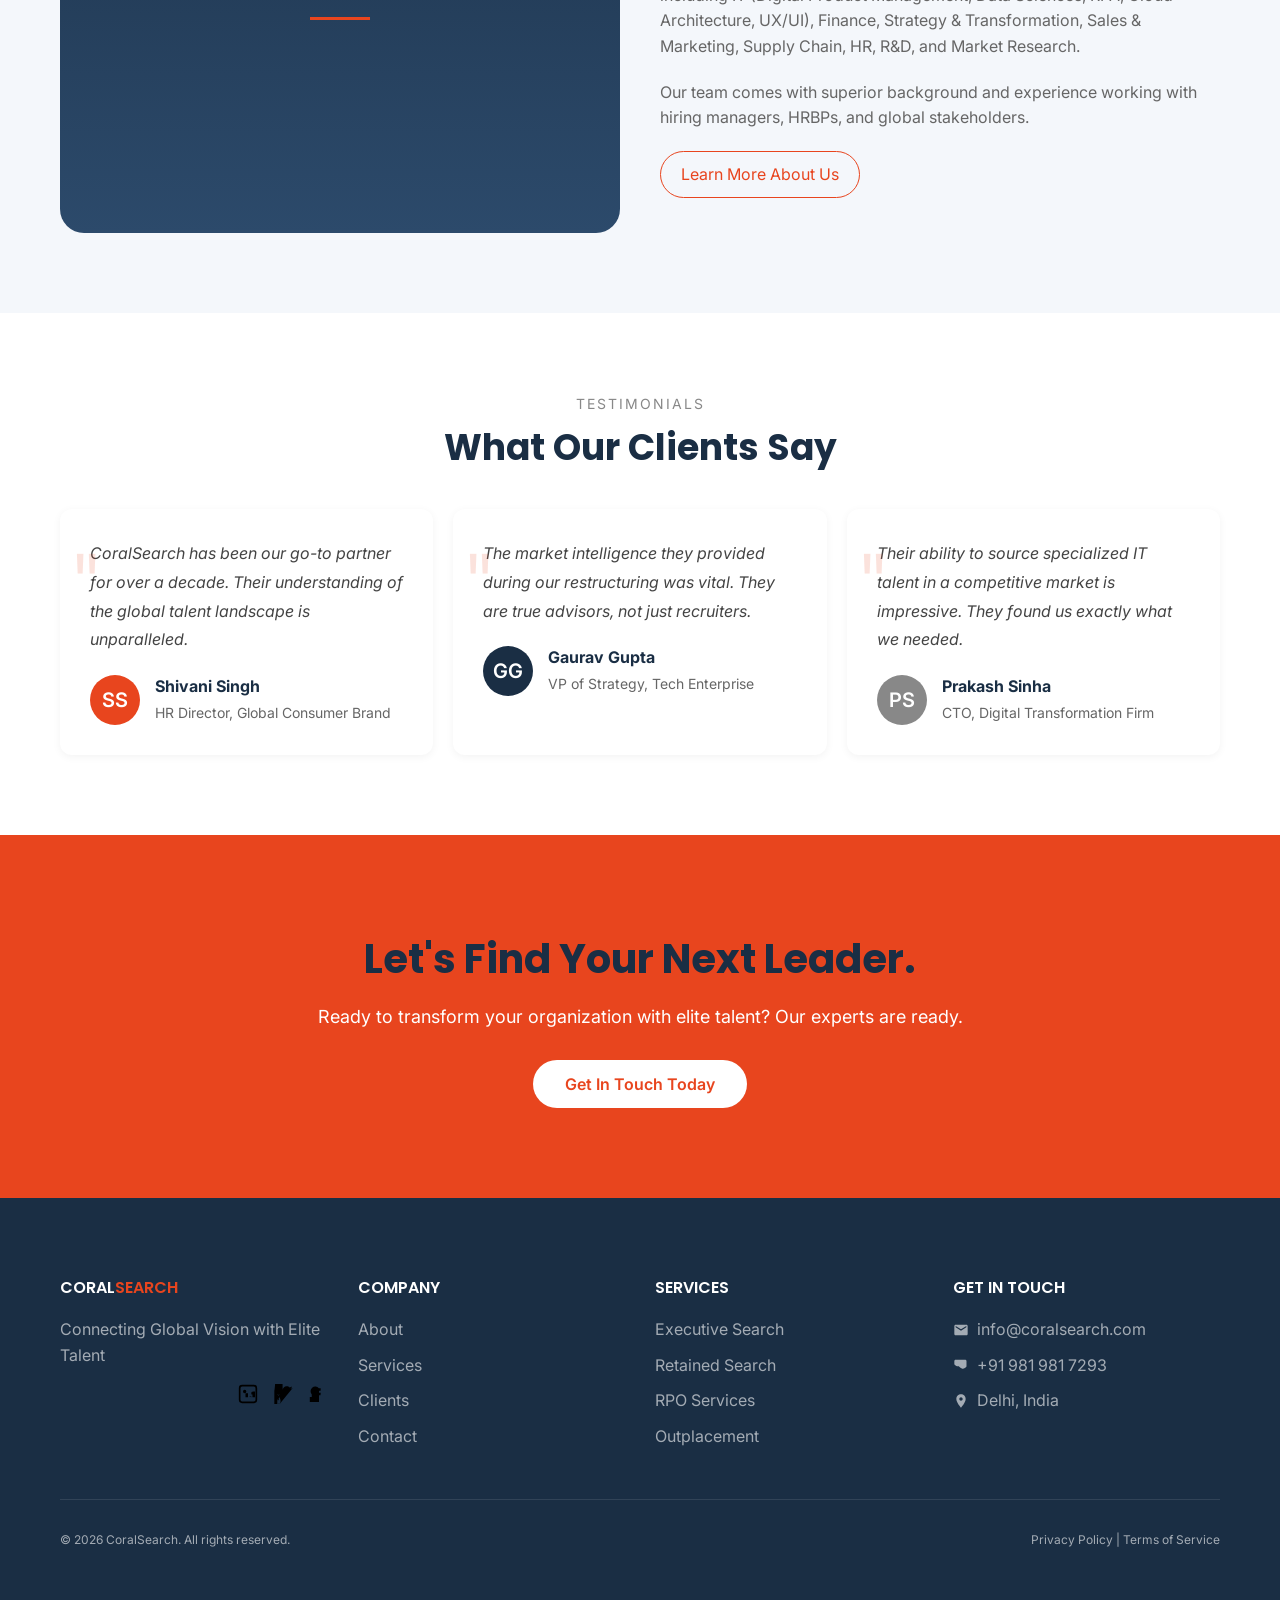
==== commit d42b3aa9: "Add SEO files and other pending changes - ready for deployment" ====
--- a/index.html
+++ b/index.html
@@ -1262,5 +1262,8 @@
     document.getElementById('year').textContent = new Date().getFullYear();
   </script>
 
+  <link rel="stylesheet" href="assets/css/chatbot.css">
+<script src="assets/js/chatbot.js"></script>
+
 </body>
 </html>
--- a/assets/css/chatbot.css
+++ b/assets/css/chatbot.css
@@ -0,0 +1,276 @@
+/* assets/css/chatbot.css */
+
+/* Toggle Button */
+.chat-toggle {
+  position: fixed;
+  bottom: 24px;
+  right: 24px;
+  z-index: 9999;
+  width: 60px;
+  height: 60px;
+  border-radius: 50%;
+  background-color: #E8451E;
+  color: #fff;
+  border: none;
+  cursor: pointer;
+  transition: background-color 0.2s ease, transform 0.2s ease;
+  display: flex;
+  justify-content: center;
+  align-items: center;
+}
+
+.chat-toggle:hover {
+  background-color: #c73a18;
+  transform: scale(1.05);
+}
+
+/* Chat Window */
+.chat-window {
+  position: fixed;
+  bottom: 100px;
+  right: 24px;
+  width: 380px;
+  height: 520px;
+  background-color: #fff;
+  border-radius: 24px;
+  box-shadow: 0 20px 60px rgba(0, 0, 0, 0.15);
+  z-index: 9998;
+  display: none;
+  flex-direction: column;
+  animation: slideUp 0.3s ease forwards;
+}
+
+@keyframes slideUp {
+  from {
+    transform: translateY(50px);
+    opacity: 0;
+  }
+  to {
+    transform: translateY(0);
+    opacity: 1;
+  }
+}
+
+/* Chat Header */
+.chat-header {
+  background-color: #E8451E;
+  height: 70px;
+  padding: 0 20px;
+  display: flex;
+  align-items: center;
+  gap: 12px;
+  border-radius: 24px 24px 0 0;
+}
+
+.chat-avatar {
+  width: 36px;
+  height: 36px;
+  border-radius: 50%;
+  background-color: #fff;
+  color: #E8451E;
+  display: flex;
+  justify-content: center;
+  align-items: center;
+  font-weight: bold;
+}
+
+.chat-header-info {
+  flex: 1;
+}
+
+.chat-title {
+  font-size: 16px;
+  font-weight: bold;
+  color: #fff;
+}
+
+.chat-subtitle {
+  font-size: 12px;
+  color: #fff;
+}
+
+.chat-close {
+  background: none;
+  border: none;
+  color: #fff;
+  font-size: 20px;
+  cursor: pointer;
+  transition: opacity 0.2s ease;
+}
+
+.chat-close:hover {
+  opacity: 0.7;
+}
+
+/* Messages Area */
+.messages-area {
+  flex: 1;
+  overflow-y: auto;
+  padding: 16px;
+  display: flex;
+  flex-direction: column;
+  gap: 12px;
+}
+
+.messages-area::-webkit-scrollbar {
+  width: 5px;
+}
+
+.messages-area::-webkit-scrollbar-thumb {
+  background-color: #E8451E;
+  border-radius: 5px;
+}
+
+/* Message Bubbles */
+.message {
+  display: flex;
+  flex-direction: column;
+}
+
+.message .bubble {
+  max-width: 75%;
+  padding: 10px 14px;
+  border-radius: 18px;
+  word-break: break-word;
+}
+
+.message.user-message {
+  align-items: flex-end;
+}
+
+.message.user-message .bubble {
+  background-color: #E8451E;
+  color: #fff;
+  border-radius: 18px 18px 4px 18px;
+}
+
+.message.bot-message {
+  align-items: flex-start;
+}
+
+.message.bot-message .bubble {
+  background-color: #F4F7FB;
+  color: #1A2E44;
+  border-radius: 18px 18px 18px 4px;
+  max-width: 85%;
+}
+
+/* Timestamp */
+.msg-time {
+  font-size: 11px;
+  color: #999;
+  margin-top: 3px;
+}
+
+.time-right {
+  text-align: right;
+}
+
+/* Typing Indicator */
+.typing-bubble {
+  display: flex;
+  align-items: center;
+  padding: 10px 14px;
+  background-color: #F4F7FB;
+  border-radius: 18px 18px 18px 4px;
+}
+
+.typing-bubble .dot {
+  width: 6px;
+  height: 6px;
+  border-radius: 50%;
+  background-color: #1A2E44;
+  margin-right: 4px;
+  animation: bounce 0.6s infinite alternate;
+}
+
+.typing-bubble .dot:nth-child(2) {
+  animation-delay: 0.15s;
+}
+
+.typing-bubble .dot:nth-child(3) {
+  animation-delay: 0.3s;
+}
+
+@keyframes bounce {
+  to {
+    transform: translateY(-5px);
+  }
+}
+
+/* Quick Reply Buttons */
+.quick-replies {
+  display: flex;
+  flex-wrap: wrap;
+  gap: 8px;
+  margin-top: 10px;
+}
+
+.quick-reply {
+  background-color: #fff;
+  border: 1px solid #E8451E;
+  color: #E8451E;
+  padding: 6px 14px;
+  border-radius: 999px;
+  font-size: 13px;
+  cursor: pointer;
+  transition: background-color 0.2s ease, color 0.2s ease;
+}
+
+.quick-reply:hover {
+  background-color: #E8451E;
+  color: #fff;
+}
+
+/* Input Area */
+.chat-input-area {
+  border-top: 1px solid #eee;
+  padding: 12px 16px;
+  display: flex;
+  gap: 8px;
+}
+
+.chat-input {
+  flex: 1;
+  border: 1.5px solid #eee;
+  border-radius: 999px;
+  padding: 10px 16px;
+  outline: none;
+  transition: border-color 0.2s ease;
+}
+
+.chat-input:focus {
+  border-color: #E8451E;
+}
+
+.send-btn {
+  width: 40px;
+  height: 40px;
+  border-radius: 50%;
+  background-color: #E8451E;
+  color: #fff;
+  border: none;
+  cursor: pointer;
+  transition: background-color 0.2s ease;
+  display: flex;
+  justify-content: center;
+  align-items: center;
+}
+
+.send-btn:hover {
+  background-color: #c73a18;
+}
+
+/* Mobile Styles */
+@media (max-width: 768px) {
+  .chat-window {
+    position: fixed;
+    top: 0;
+    left: 0;
+    right: 0;
+    bottom: 0;
+    width: 100%;
+    height: 100%;
+    border-radius: 0;
+  }
+}
